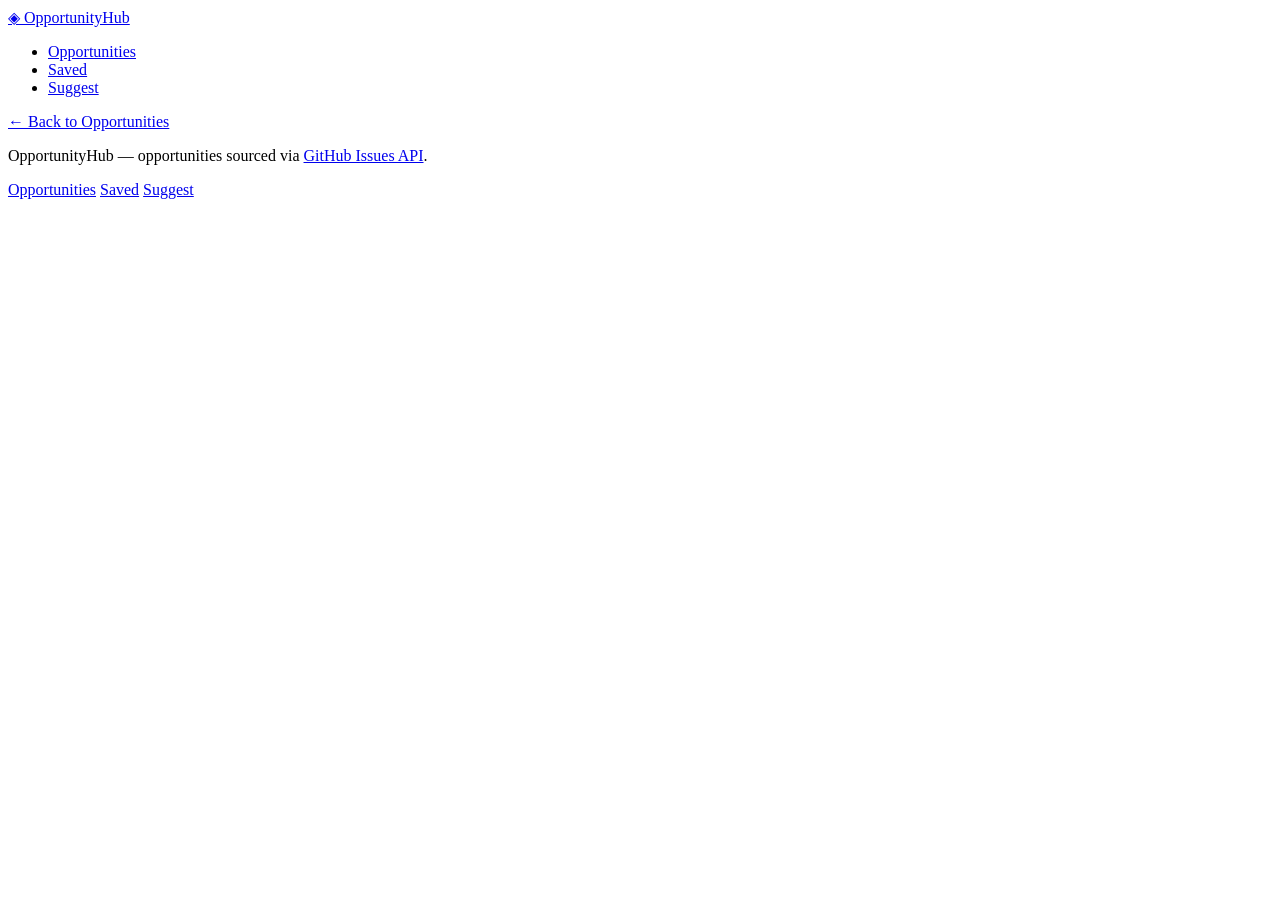
==== details.html @ 75195faf "feat: add semantic multi-page HTML structure" ====
<!DOCTYPE html>
<html lang="en">
<head>
  <meta charset="UTF-8">
  <meta name="viewport" content="width=device-width, initial-scale=1.0">
  <meta name="description" content="View full details of this opportunity including eligibility, deadline, location, and how to apply.">
  <title>Opportunity Details — OpportunityHub</title>
  <link rel="stylesheet" href="css/style.css">
</head>
<body>

  <header class="site-header">
    <div class="site-header__inner">
      <a href="index.html" class="site-header__logo" aria-label="OpportunityHub — go to home page">
        <span class="site-header__logo-icon" aria-hidden="true">◈</span>
        OpportunityHub
      </a>
      <nav class="site-nav" aria-label="Main navigation">
        <ul class="site-nav__list">
          <li><a href="index.html" class="site-nav__link">Opportunities</a></li>
          <li><a href="saved.html" class="site-nav__link">Saved</a></li>
          <li><a href="submit.html" class="site-nav__link">Suggest</a></li>
        </ul>
      </nav>
    </div>
  </header>

  <main id="main-content">

    <div class="details-back">
      <a href="index.html" class="details-back__link" aria-label="Back to opportunities list">
        ← Back to Opportunities
      </a>
    </div>

    <div
      id="details-status"
      class="status-message"
      role="status"
      aria-live="polite"
      aria-atomic="true"
      hidden
    ></div>

    <article id="details-content" class="opportunity-details" hidden aria-labelledby="details-title">

      <div class="opportunity-details__header">
        <div class="opportunity-details__meta-top">
          <span id="details-category" class="opportunity-details__category"></span>
          <span id="details-format" class="opportunity-details__badge"></span>
          <span id="details-funding" class="opportunity-details__badge opportunity-details__badge--funding"></span>
        </div>
        <h1 id="details-title" class="opportunity-details__title"></h1>
        <p id="details-organizer" class="opportunity-details__organizer"></p>
        <div id="details-deadline-status" class="deadline-badge"></div>
      </div>

      <div class="opportunity-details__image-wrap">
        <img id="details-image" class="opportunity-details__image" src="" alt="" loading="lazy">
      </div>

      <div class="opportunity-details__body">

        <section class="opportunity-details__stats" aria-label="Key details">
          <div class="opportunity-details__stat">
            <span class="opportunity-details__stat-label">Region</span>
            <span id="details-region" class="opportunity-details__stat-value"></span>
          </div>
          <div class="opportunity-details__stat">
            <span class="opportunity-details__stat-label">Location</span>
            <span id="details-location" class="opportunity-details__stat-value"></span>
          </div>
          <div class="opportunity-details__stat">
            <span class="opportunity-details__stat-label">Application Deadline</span>
            <span id="details-deadline" class="opportunity-details__stat-value"></span>
          </div>
          <div class="opportunity-details__stat">
            <span class="opportunity-details__stat-label">Start Date</span>
            <span id="details-start" class="opportunity-details__stat-value"></span>
          </div>
          <div class="opportunity-details__stat">
            <span class="opportunity-details__stat-label">End Date</span>
            <span id="details-end" class="opportunity-details__stat-value"></span>
          </div>
          <div class="opportunity-details__stat">
            <span class="opportunity-details__stat-label">Eligibility</span>
            <span id="details-eligibility" class="opportunity-details__stat-value"></span>
          </div>
          <div class="opportunity-details__stat">
            <span class="opportunity-details__stat-label">Age Requirement</span>
            <span id="details-age" class="opportunity-details__stat-value"></span>
          </div>
          <div class="opportunity-details__stat">
            <span class="opportunity-details__stat-label">Experience</span>
            <span id="details-experience" class="opportunity-details__stat-value"></span>
          </div>
        </section>

        <section class="opportunity-details__description" aria-labelledby="details-desc-heading">
          <h2 id="details-desc-heading" class="opportunity-details__section-title">About this Opportunity</h2>
          <div id="details-description" class="opportunity-details__text"></div>
        </section>

        <section class="opportunity-details__benefits" aria-labelledby="details-benefits-heading">
          <h2 id="details-benefits-heading" class="opportunity-details__section-title">Benefits &amp; Prizes</h2>
          <div id="details-benefits" class="opportunity-details__text"></div>
        </section>

        <div class="opportunity-details__actions">
          <a id="details-official-link" href="#" target="_blank" rel="noopener noreferrer" class="btn btn--primary" hidden>
            Apply / Learn More
          </a>
          <button id="details-save-btn" type="button" class="btn btn--secondary">Save Opportunity</button>
        </div>

      </div>
    </article>

  </main>

  <footer class="site-footer">
    <div class="site-footer__inner">
      <p class="site-footer__copy">
        OpportunityHub — opportunities sourced via <a href="https://docs.github.com/en/rest" target="_blank" rel="noopener noreferrer">GitHub Issues API</a>.
      </p>
      <nav class="site-footer__nav" aria-label="Footer navigation">
        <a href="index.html">Opportunities</a>
        <a href="saved.html">Saved</a>
        <a href="submit.html">Suggest</a>
      </nav>
    </div>
  </footer>

  <script type="module" src="js/details.js"></script>
</body>
</html>
---- css/style.css ----
/* ===== custom properties ===== */
:root {
  /* ფერების პალიტრა და დაშორებების ცვლადები */
}

/* ===== reset ===== */

/* ===== header ===== */

/* ===== nav — Flexbox აქ გამოიყენე ===== */

/* ===== login გვერდი ===== */

/* ===== main ===== */

/* ===== form ===== */

/* ===== results grid — CSS Grid აქ გამოიყენე ===== */

/* ===== card ===== */

/* ===== saved grid — CSS Grid აქ გამოიყენე ===== */

/* ===== ჩატვირთვის და შეცდომის მდგომარეობები ===== */

/* ===== footer ===== */

/* ===== რესპონსიული ===== */
@media (max-width: 600px) {
  /* მობილური */
}

@media (min-width: 1024px) {
  /* დესქტოპი */
}
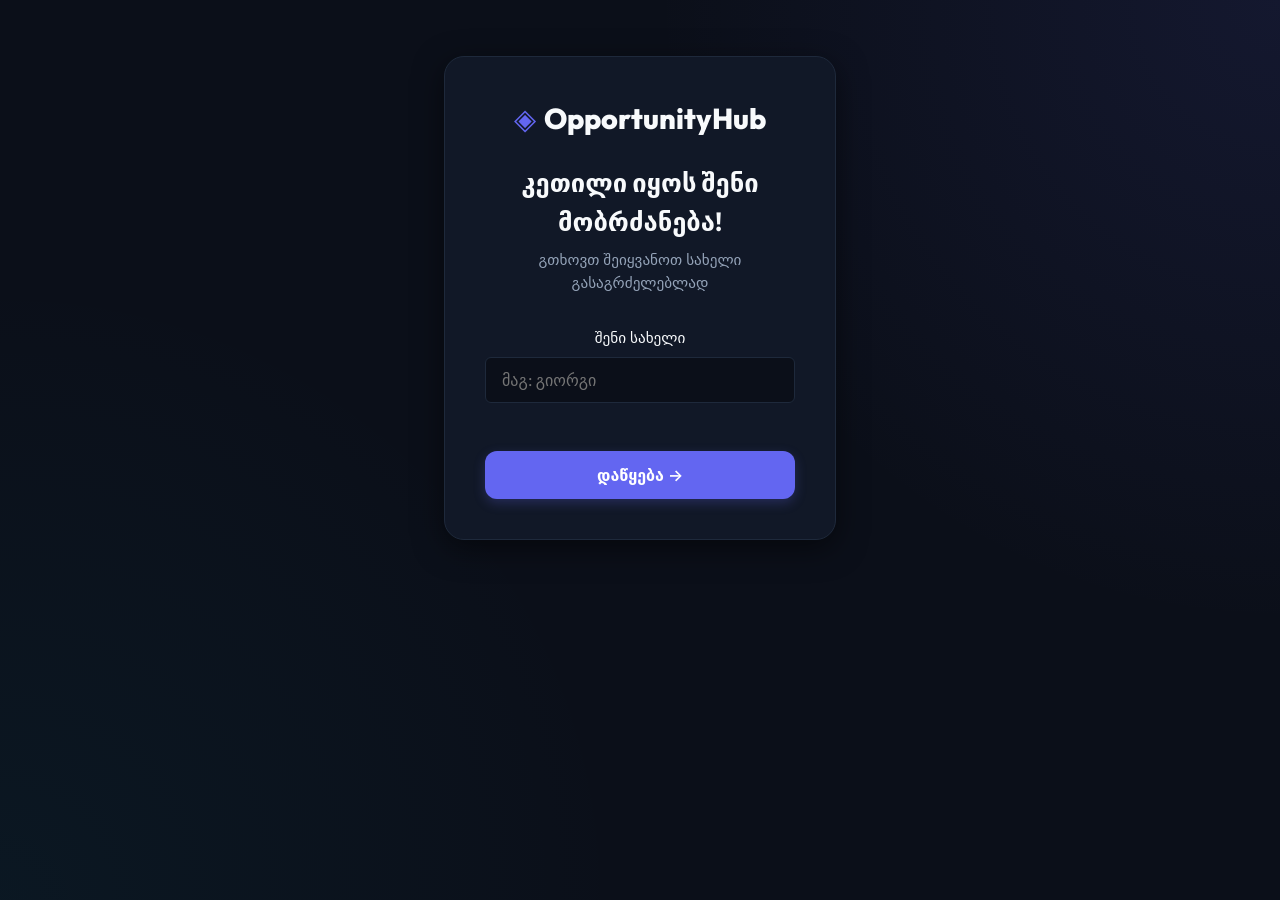
==== commit 40368195: "feat: improve verified opportunity links" ====
--- a/details.html
+++ b/details.html
@@ -107,9 +107,15 @@
         </section>
 
         <div class="opportunity-details__actions">
-          <a id="details-official-link" href="#" target="_blank" rel="noopener noreferrer" class="btn btn--primary" hidden>
-            Apply / Learn More
+          <a id="details-source-link" href="#" target="_blank" rel="noopener noreferrer" class="btn btn--primary" hidden>
+            View Official Source
           </a>
+          <a id="details-register-link" href="#" target="_blank" rel="noopener noreferrer" class="btn btn--primary" hidden>
+            Apply / Register
+          </a>
+          <div id="details-register-missing" class="details-register-missing" hidden>
+            Registration link is not currently provided by the organizer.
+          </div>
           <button id="details-save-btn" type="button" class="btn btn--secondary">Save Opportunity</button>
         </div>
 
--- a/css/style.css
+++ b/css/style.css
@@ -1,35 +1,1315 @@
-/* ===== custom properties ===== */
+@import url('https://fonts.googleapis.com/css2?family=Inter:wght@400;500;600;700&family=Outfit:wght@500;600;700;800&display=swap');
+
+/* ===== design tokens & variables ===== */
 :root {
-  /* ფერების პალიტრა და დაშორებების ცვლადები */
+  /* Colors */
+  --bg-primary: #0b0f19;
+  --bg-secondary: #111827;
+  --bg-tertiary: #1f2937;
+  
+  --primary: #6366f1;
+  --primary-hover: #4f46e5;
+  --primary-glow: rgba(99, 102, 241, 0.25);
+  
+  --secondary: #06b6d4;
+  --secondary-hover: #0891b2;
+  
+  --success: #10b981;
+  --success-glow: rgba(16, 185, 129, 0.2);
+  
+  --danger: #ef4444;
+  --danger-hover: #dc2626;
+  
+  --text-primary: #f8fafc;
+  --text-secondary: #94a3b8;
+  --text-muted: #64748b;
+  
+  --border-color: #1e293b;
+  --border-hover: #334155;
+  
+  /* Fonts */
+  --font-family-sans: 'Inter', system-ui, -apple-system, sans-serif;
+  --font-family-display: 'Outfit', system-ui, -apple-system, sans-serif;
+  
+  /* Shadows & Radius */
+  --radius-sm: 6px;
+  --radius-md: 12px;
+  --radius-lg: 20px;
+  --shadow-sm: 0 2px 8px rgba(0, 0, 0, 0.4);
+  --shadow-md: 0 8px 30px rgba(0, 0, 0, 0.5);
+  --transition-fast: 0.2s cubic-bezier(0.4, 0, 0.2, 1);
+  --transition-normal: 0.3s cubic-bezier(0.4, 0, 0.2, 1);
 }
 
 /* ===== reset ===== */
-
-/* ===== header ===== */
-
-/* ===== nav — Flexbox აქ გამოიყენე ===== */
-
-/* ===== login გვერდი ===== */
-
-/* ===== main ===== */
-
-/* ===== form ===== */
-
-/* ===== results grid — CSS Grid აქ გამოიყენე ===== */
-
-/* ===== card ===== */
-
-/* ===== saved grid — CSS Grid აქ გამოიყენე ===== */
-
-/* ===== ჩატვირთვის და შეცდომის მდგომარეობები ===== */
-
-/* ===== footer ===== */
-
-/* ===== რესპონსიული ===== */
-@media (max-width: 600px) {
-  /* მობილური */
-}
-
-@media (min-width: 1024px) {
-  /* დესქტოპი */
-}
+*, *::before, *::after {
+  box-sizing: border-box;
+  margin: 0;
+  padding: 0;
+}
+
+body {
+  background-color: var(--bg-primary);
+  color: var(--text-primary);
+  font-family: var(--font-family-sans);
+  line-height: 1.5;
+  -webkit-font-smoothing: antialiased;
+  min-height: 100vh;
+  display: flex;
+  flex-direction: column;
+}
+
+a {
+  color: var(--primary);
+  text-decoration: none;
+  transition: color var(--transition-fast);
+}
+a:hover {
+  color: var(--primary-hover);
+}
+
+button, input, select, textarea {
+  font-family: inherit;
+  font-size: inherit;
+  color: inherit;
+}
+
+/* Visually hidden utility for screen readers */
+.visually-hidden {
+  position: absolute;
+  width: 1px;
+  height: 1px;
+  padding: 0;
+  margin: -1px;
+  overflow: hidden;
+  clip: rect(0, 0, 0, 0);
+  border: 0;
+}
+
+/* ===== layout structure ===== */
+main {
+  flex: 1 0 auto;
+  max-width: 1280px;
+  width: 100%;
+  margin: 0 auto;
+  padding: 2rem 1.5rem;
+}
+
+/* ===== site-header ===== */
+.site-header {
+  background-color: rgba(11, 15, 25, 0.8);
+  backdrop-filter: blur(12px);
+  -webkit-backdrop-filter: blur(12px);
+  border-bottom: 1px solid var(--border-color);
+  position: sticky;
+  top: 0;
+  z-index: 100;
+}
+
+.site-header__inner {
+  max-width: 1280px;
+  margin: 0 auto;
+  padding: 1.25rem 1.5rem;
+  display: flex;
+  justify-content: space-between;
+  align-items: center;
+}
+
+.site-header__logo {
+  font-family: var(--font-family-display);
+  font-size: 1.5rem;
+  font-weight: 800;
+  color: var(--text-primary);
+  display: flex;
+  align-items: center;
+  gap: 0.5rem;
+}
+
+.site-header__logo-icon {
+  color: var(--primary);
+  font-size: 1.75rem;
+  line-height: 1;
+}
+
+/* ===== site-nav ===== */
+.site-nav__list {
+  display: flex;
+  list-style: none;
+  gap: 1.5rem;
+}
+
+.site-nav__link {
+  font-weight: 500;
+  color: var(--text-secondary);
+  padding: 0.5rem 0.75rem;
+  border-radius: var(--radius-sm);
+  transition: all var(--transition-fast);
+}
+
+.site-nav__link:hover {
+  color: var(--text-primary);
+  background-color: rgba(255, 255, 255, 0.05);
+}
+
+.site-nav__link--active, 
+.site-nav__link[aria-current="page"] {
+  color: var(--text-primary);
+  background-color: rgba(99, 102, 241, 0.15);
+  box-shadow: inset 0 0 0 1px rgba(99, 102, 241, 0.3);
+}
+
+/* ===== page-intro ===== */
+.page-intro {
+  text-align: center;
+  margin-bottom: 3rem;
+  background: radial-gradient(circle at top, rgba(99, 102, 241, 0.1) 0%, transparent 60%);
+  padding: 3rem 1.5rem;
+  border-radius: var(--radius-lg);
+}
+
+.page-intro--compact {
+  margin-bottom: 2rem;
+  padding: 2rem 1.5rem;
+}
+
+.page-intro__title {
+  font-family: var(--font-family-display);
+  font-size: 3rem;
+  font-weight: 800;
+  letter-spacing: -0.03em;
+  margin-bottom: 1rem;
+  background: linear-gradient(135deg, #fff 0%, var(--text-secondary) 100%);
+  -webkit-background-clip: text;
+  -webkit-text-fill-color: transparent;
+}
+
+.page-intro__desc {
+  font-size: 1.15rem;
+  color: var(--text-secondary);
+  max-width: 600px;
+  margin: 0 auto;
+}
+
+/* ===== buttons ===== */
+.btn {
+  display: inline-flex;
+  align-items: center;
+  justify-content: center;
+  font-weight: 600;
+  padding: 0.75rem 1.5rem;
+  border-radius: var(--radius-md);
+  border: none;
+  cursor: pointer;
+  transition: all var(--transition-fast);
+  white-space: nowrap;
+}
+
+.btn--sm {
+  padding: 0.5rem 1rem;
+  font-size: 0.875rem;
+  border-radius: var(--radius-sm);
+}
+
+.btn--primary {
+  background-color: var(--primary);
+  color: #fff;
+  box-shadow: 0 4px 12px var(--primary-glow);
+}
+.btn--primary:hover {
+  background-color: var(--primary-hover);
+  transform: translateY(-1px);
+}
+
+.btn--secondary {
+  background-color: rgba(255, 255, 255, 0.05);
+  color: var(--text-primary);
+  border: 1px solid var(--border-color);
+}
+.btn--secondary:hover {
+  background-color: rgba(255, 255, 255, 0.1);
+  border-color: var(--border-hover);
+}
+
+.btn--saved {
+  background-color: rgba(16, 185, 129, 0.15);
+  color: var(--success);
+  border: 1px solid rgba(16, 185, 129, 0.3);
+}
+.btn--saved:hover {
+  background-color: rgba(239, 68, 68, 0.15);
+  color: var(--danger);
+  border-color: rgba(239, 68, 68, 0.3);
+}
+
+.btn--danger {
+  background-color: rgba(239, 68, 68, 0.1);
+  color: var(--danger);
+  border: 1px solid rgba(239, 68, 68, 0.2);
+}
+.btn--danger:hover {
+  background-color: var(--danger);
+  color: #fff;
+}
+
+.btn:disabled {
+  opacity: 0.6;
+  cursor: not-allowed;
+  transform: none !important;
+}
+
+/* ===== opportunity search and filter bar ===== */
+.opportunity-search {
+  background-color: var(--bg-secondary);
+  border: 1px solid var(--border-color);
+  padding: 1.5rem;
+  border-radius: var(--radius-md);
+  margin-bottom: 2.5rem;
+  box-shadow: var(--shadow-sm);
+}
+
+.opportunity-search__form {
+  display: flex;
+  flex-direction: column;
+  gap: 1rem;
+}
+
+.opportunity-search__inputs {
+  display: grid;
+  grid-template-columns: 2fr repeat(4, 1fr);
+  gap: 1rem;
+}
+
+.opportunity-search__input {
+  background-color: var(--bg-primary);
+  border: 1px solid var(--border-color);
+  border-radius: var(--radius-sm);
+  padding: 0.75rem 1rem;
+  transition: all var(--transition-fast);
+  width: 100%;
+}
+
+.opportunity-search__input:focus {
+  outline: none;
+  border-color: var(--primary);
+  box-shadow: 0 0 0 3px var(--primary-glow);
+}
+
+.opportunity-search__select {
+  background-color: var(--bg-primary);
+  border: 1px solid var(--border-color);
+  border-radius: var(--radius-sm);
+  padding: 0.75rem 1rem;
+  transition: all var(--transition-fast);
+  cursor: pointer;
+  appearance: none;
+  background-image: url("data:image/svg+xml,%3Csvg xmlns='http://www.w3.org/2000/svg' fill='none' viewBox='0 0 24 24' stroke='%2394a3b8'%3E%3Cpath stroke-linecap='round' stroke-linejoin='round' stroke-width='2' d='M19 9l-7 7-7-7'%3E%3C/path%3E%3C/svg%3E");
+  background-repeat: no-repeat;
+  background-position: right 0.75rem center;
+  background-size: 1.25rem;
+  padding-right: 2.5rem;
+}
+
+.opportunity-search__select:focus {
+  outline: none;
+  border-color: var(--primary);
+  box-shadow: 0 0 0 3px var(--primary-glow);
+}
+
+.opportunity-search__actions {
+  display: flex;
+  justify-content: flex-end;
+}
+
+/* ===== results grid ===== */
+.results-header {
+  margin-bottom: 1.5rem;
+  display: flex;
+  justify-content: space-between;
+  align-items: center;
+}
+
+.results-header__title {
+  font-family: var(--font-family-display);
+  font-size: 1.5rem;
+  font-weight: 700;
+}
+
+.opportunity-grid {
+  display: grid;
+  grid-template-columns: repeat(auto-fill, minmax(350px, 1fr));
+  gap: 1.75rem;
+}
+
+/* ===== opportunity card ===== */
+.opportunity-card {
+  background-color: var(--bg-secondary);
+  border: 1px solid var(--border-color);
+  border-radius: var(--radius-md);
+  padding: 1.5rem;
+  display: flex;
+  flex-direction: column;
+  transition: all var(--transition-normal);
+  position: relative;
+  overflow: hidden;
+  box-shadow: var(--shadow-sm);
+}
+
+.opportunity-card:hover {
+  transform: translateY(-4px);
+  border-color: var(--border-hover);
+  box-shadow: var(--shadow-md);
+}
+
+.opportunity-card__category {
+  align-self: flex-start;
+  font-size: 0.75rem;
+  font-weight: 700;
+  text-transform: uppercase;
+  letter-spacing: 0.05em;
+  padding: 0.25rem 0.5rem;
+  border-radius: 4px;
+  margin-bottom: 1rem;
+}
+
+/* Category badge themes */
+.opportunity-card__category--hackathon {
+  background-color: rgba(99, 102, 241, 0.15);
+  color: #818cf8;
+}
+.opportunity-card__category--camp, .opportunity-card__category--ai-camp {
+  background-color: rgba(16, 185, 129, 0.15);
+  color: #34d399;
+}
+.opportunity-card__category--competition {
+  background-color: rgba(245, 158, 11, 0.15);
+  color: #fbbf24;
+}
+.opportunity-card__category--bootcamp {
+  background-color: rgba(6, 182, 212, 0.15);
+  color: #22d3ee;
+}
+.opportunity-card__category--workshop, .opportunity-card__category--conference {
+  background-color: rgba(236, 72, 153, 0.15);
+  color: #f472b6;
+}
+.opportunity-card__category--other {
+  background-color: rgba(100, 116, 139, 0.15);
+  color: #94a3b8;
+}
+
+.opportunity-card__title {
+  font-family: var(--font-family-display);
+  font-size: 1.25rem;
+  font-weight: 700;
+  line-height: 1.4;
+  margin-bottom: 0.5rem;
+}
+
+.opportunity-card__title-link {
+  color: var(--text-primary);
+}
+.opportunity-card__title-link:hover {
+  color: var(--primary);
+}
+
+.opportunity-card__organizer {
+  font-size: 0.875rem;
+  color: var(--text-secondary);
+  margin-bottom: 1rem;
+}
+
+.opportunity-card__summary {
+  color: var(--text-secondary);
+  font-size: 0.95rem;
+  margin-bottom: 1.5rem;
+  flex-grow: 1;
+}
+
+.opportunity-card__meta {
+  list-style: none;
+  border-top: 1px solid var(--border-color);
+  padding-top: 1rem;
+  margin-bottom: 1rem;
+  display: flex;
+  flex-wrap: wrap;
+  gap: 0.5rem 1rem;
+  font-size: 0.825rem;
+}
+
+.opportunity-card__meta-item {
+  display: flex;
+  gap: 0.25rem;
+}
+
+.opportunity-card__meta-label {
+  color: var(--text-muted);
+}
+
+.opportunity-card__meta-value {
+  color: var(--text-secondary);
+  font-weight: 500;
+}
+
+.opportunity-card__deadline-row {
+  margin-bottom: 1.25rem;
+  display: flex;
+  align-items: center;
+  justify-content: space-between;
+  font-size: 0.85rem;
+}
+
+.opportunity-card__deadline-label {
+  color: var(--text-muted);
+}
+
+.opportunity-card__deadline-date {
+  font-weight: 600;
+  color: var(--text-primary);
+  margin-left: 0.25rem;
+  margin-right: auto;
+}
+
+/* Deadline badge */
+.deadline-badge {
+  font-size: 0.725rem;
+  font-weight: 700;
+  padding: 0.2rem 0.5rem;
+  border-radius: 9999px;
+  text-transform: uppercase;
+}
+
+.deadline-badge--open {
+  background-color: rgba(16, 185, 129, 0.1);
+  color: var(--success);
+}
+
+.deadline-badge--closing-soon {
+  background-color: rgba(245, 158, 11, 0.1);
+  color: #f59e0b;
+}
+
+.deadline-badge--passed {
+  background-color: rgba(239, 68, 68, 0.1);
+  color: var(--danger);
+}
+
+.deadline-badge--not-specified {
+  background-color: rgba(255, 255, 255, 0.05);
+  color: var(--text-muted);
+}
+
+.opportunity-card__actions {
+  display: flex;
+  gap: 0.75rem;
+  margin-top: auto;
+}
+
+.opportunity-card__actions .btn {
+  flex: 1;
+}
+
+/* ===== load more ===== */
+.load-more-container {
+  display: flex;
+  justify-content: center;
+  margin-top: 3rem;
+}
+
+/* ===== loading, empty and status-message ===== */
+.status-message {
+  padding: 1rem 1.25rem;
+  border-radius: var(--radius-md);
+  margin-bottom: 1.5rem;
+  font-weight: 500;
+}
+
+.status-message--info {
+  background-color: rgba(99, 102, 241, 0.1);
+  color: #818cf8;
+  border: 1px solid rgba(99, 102, 241, 0.2);
+}
+
+.status-message--success {
+  background-color: rgba(16, 185, 129, 0.1);
+  color: var(--success);
+  border: 1px solid rgba(16, 185, 129, 0.2);
+}
+
+.status-message--error {
+  background-color: rgba(239, 68, 68, 0.1);
+  color: var(--danger);
+  border: 1px solid rgba(239, 68, 68, 0.2);
+}
+
+.loading-state {
+  display: flex;
+  flex-direction: column;
+  align-items: center;
+  justify-content: center;
+  padding: 4rem 2rem;
+  width: 100%;
+}
+
+.loading-state__spinner {
+  width: 40px;
+  height: 40px;
+  border: 4px solid rgba(255, 255, 255, 0.1);
+  border-left-color: var(--primary);
+  border-radius: 50%;
+  animation: spin 1s linear infinite;
+  margin-bottom: 1rem;
+}
+
+@keyframes spin {
+  to { transform: rotate(360deg); }
+}
+
+.loading-state__text {
+  color: var(--text-secondary);
+}
+
+.empty-state {
+  text-align: center;
+  padding: 4rem 2rem;
+  background-color: var(--bg-secondary);
+  border: 1px solid var(--border-color);
+  border-radius: var(--radius-md);
+  width: 100%;
+}
+
+.empty-state__heading {
+  font-family: var(--font-family-display);
+  font-size: 1.5rem;
+  font-weight: 700;
+  margin-bottom: 0.5rem;
+}
+
+.empty-state__text {
+  color: var(--text-secondary);
+  margin-bottom: 1.5rem;
+}
+
+/* ===== opportunity-details page ===== */
+.details-back {
+  margin-bottom: 1.5rem;
+}
+
+.details-back__link {
+  display: inline-flex;
+  align-items: center;
+  font-weight: 500;
+}
+
+.opportunity-details {
+  background-color: var(--bg-secondary);
+  border: 1px solid var(--border-color);
+  border-radius: var(--radius-lg);
+  padding: 2.5rem;
+  box-shadow: var(--shadow-md);
+}
+
+.opportunity-details__header {
+  margin-bottom: 2rem;
+}
+
+.opportunity-details__meta-top {
+  display: flex;
+  flex-wrap: wrap;
+  gap: 0.75rem;
+  align-items: center;
+  margin-bottom: 1rem;
+}
+
+.opportunity-details__category {
+  font-weight: 700;
+  text-transform: uppercase;
+  letter-spacing: 0.05em;
+  background-color: rgba(99, 102, 241, 0.15);
+  color: #818cf8;
+  padding: 0.25rem 0.75rem;
+  border-radius: var(--radius-sm);
+  font-size: 0.8rem;
+}
+
+.opportunity-details__badge {
+  font-weight: 600;
+  background-color: rgba(255, 255, 255, 0.05);
+  color: var(--text-secondary);
+  padding: 0.25rem 0.75rem;
+  border-radius: var(--radius-sm);
+  font-size: 0.8rem;
+}
+
+.opportunity-details__badge--funding {
+  background-color: rgba(16, 185, 129, 0.1);
+  color: var(--success);
+}
+
+.opportunity-details__title {
+  font-family: var(--font-family-display);
+  font-size: 2.5rem;
+  font-weight: 800;
+  line-height: 1.2;
+  margin-bottom: 0.5rem;
+}
+
+.opportunity-details__organizer {
+  font-size: 1.15rem;
+  color: var(--text-secondary);
+  margin-bottom: 1.5rem;
+}
+
+.opportunity-details__image-wrap {
+  position: relative;
+  width: 100%;
+  height: 380px;
+  border-radius: var(--radius-md);
+  overflow: hidden;
+  margin-bottom: 2.5rem;
+  border: 1px solid var(--border-color);
+}
+
+.opportunity-details__image {
+  width: 100%;
+  height: 100%;
+  object-fit: cover;
+}
+
+.opportunity-details__body {
+  display: grid;
+  grid-template-columns: 1fr;
+  gap: 2.5rem;
+}
+
+.opportunity-details__stats {
+  display: grid;
+  grid-template-columns: repeat(auto-fit, minmax(200px, 1fr));
+  gap: 1.5rem;
+  background-color: var(--bg-primary);
+  border: 1px solid var(--border-color);
+  padding: 1.5rem;
+  border-radius: var(--radius-md);
+}
+
+.opportunity-details__stat {
+  display: flex;
+  flex-direction: column;
+  gap: 0.25rem;
+}
+
+.opportunity-details__stat-label {
+  font-size: 0.8rem;
+  color: var(--text-muted);
+  text-transform: uppercase;
+  letter-spacing: 0.05em;
+}
+
+.opportunity-details__stat-value {
+  font-weight: 600;
+  color: var(--text-primary);
+}
+
+.opportunity-details__section-title {
+  font-family: var(--font-family-display);
+  font-size: 1.5rem;
+  font-weight: 700;
+  margin-bottom: 1rem;
+  padding-bottom: 0.5rem;
+  border-bottom: 1px solid var(--border-color);
+}
+
+.opportunity-details__text {
+  color: var(--text-secondary);
+  line-height: 1.7;
+  white-space: pre-wrap;
+}
+
+.opportunity-details__actions {
+  display: flex;
+  gap: 1rem;
+  margin-top: 1rem;
+}
+
+/* ===== saved opportunities page ===== */
+.saved-section__toolbar {
+  display: flex;
+  justify-content: space-between;
+  align-items: center;
+  flex-wrap: wrap;
+  gap: 1rem;
+  margin-bottom: 2rem;
+}
+
+.saved-section__count-label {
+  font-family: var(--font-family-display);
+  font-size: 1.5rem;
+  font-weight: 700;
+}
+
+.saved-section__controls {
+  display: flex;
+  gap: 1rem;
+  align-items: center;
+}
+
+.saved-grid {
+  display: grid;
+  grid-template-columns: repeat(auto-fill, minmax(350px, 1fr));
+  gap: 1.75rem;
+  margin-bottom: 2.5rem;
+}
+
+/* Saved card specific status highlights */
+.saved-card {
+  background-color: var(--bg-secondary);
+  border: 1px solid var(--border-color);
+  border-left: 5px solid var(--primary);
+  border-radius: var(--radius-md);
+  padding: 1.5rem;
+  display: flex;
+  flex-direction: column;
+  transition: all var(--transition-normal);
+  position: relative;
+  box-shadow: var(--shadow-sm);
+}
+
+.saved-card:hover {
+  transform: translateY(-3px);
+  box-shadow: var(--shadow-md);
+}
+
+.saved-card.status--interested {
+  border-left-color: var(--text-muted);
+}
+
+.saved-card.status--planning-to-apply {
+  border-left-color: #f59e0b;
+}
+
+.saved-card.status--applied {
+  border-left-color: var(--primary);
+}
+
+.saved-card.status--accepted {
+  border-left-color: var(--success);
+  box-shadow: 0 0 15px rgba(16, 185, 129, 0.1);
+}
+
+.saved-card.status--not-selected {
+  border-left-color: var(--danger);
+  opacity: 0.8;
+}
+
+.saved-card.status--completed {
+  border-left-color: #a855f7;
+}
+
+.saved-card__title {
+  font-family: var(--font-family-display);
+  font-size: 1.25rem;
+  font-weight: 700;
+  margin-top: 0.5rem;
+  margin-bottom: 0.25rem;
+}
+
+.saved-card__title-link {
+  color: var(--text-primary);
+}
+.saved-card__title-link:hover {
+  color: var(--primary);
+}
+
+.saved-card__organizer {
+  font-size: 0.85rem;
+  color: var(--text-secondary);
+  margin-bottom: 1rem;
+}
+
+.saved-card__status-wrap {
+  margin-top: 1rem;
+  border-top: 1px solid var(--border-color);
+  padding-top: 1rem;
+  margin-bottom: 1.25rem;
+  display: flex;
+  flex-direction: column;
+  gap: 0.5rem;
+}
+
+.saved-card__status-label {
+  font-size: 0.8rem;
+  color: var(--text-muted);
+  font-weight: 500;
+}
+
+.saved-card__status-select {
+  background-color: var(--bg-primary);
+  border: 1px solid var(--border-color);
+  border-radius: var(--radius-sm);
+  padding: 0.5rem;
+  font-size: 0.875rem;
+  cursor: pointer;
+}
+
+/* ===== suggestion form page ===== */
+.submit-section {
+  max-width: 720px;
+  margin: 0 auto;
+}
+
+.success-panel {
+  background-color: rgba(16, 185, 129, 0.08);
+  border: 1px solid rgba(16, 185, 129, 0.2);
+  border-radius: var(--radius-lg);
+  padding: 3rem;
+  text-align: center;
+}
+
+.success-panel__title {
+  font-family: var(--font-family-display);
+  font-size: 2rem;
+  color: var(--success);
+  margin-bottom: 1rem;
+}
+
+.success-panel__desc {
+  color: var(--text-secondary);
+  margin-bottom: 2rem;
+}
+
+.suggestion-form {
+  background-color: var(--bg-secondary);
+  border: 1px solid var(--border-color);
+  border-radius: var(--radius-lg);
+  padding: 2.5rem;
+  box-shadow: var(--shadow-md);
+}
+
+.form-error-summary {
+  background-color: rgba(239, 68, 68, 0.08);
+  border: 1px solid rgba(239, 68, 68, 0.2);
+  padding: 1.5rem;
+  border-radius: var(--radius-md);
+  margin-bottom: 2rem;
+}
+
+.form-error-summary__title {
+  color: var(--danger);
+  font-size: 1.1rem;
+  margin-bottom: 0.5rem;
+}
+
+.form-error-summary__list {
+  padding-left: 1.5rem;
+  color: var(--text-secondary);
+  font-size: 0.95rem;
+}
+
+.form-section {
+  border: none;
+  padding: 0;
+  margin: 0 0 2rem 0;
+}
+
+.form-section__title {
+  font-family: var(--font-family-display);
+  font-size: 1.25rem;
+  font-weight: 700;
+  margin-bottom: 1.25rem;
+  color: var(--text-primary);
+  width: 100%;
+  border-bottom: 1px solid var(--border-color);
+  padding-bottom: 0.5rem;
+}
+
+.form-field {
+  margin-bottom: 1.5rem;
+}
+
+.form-field__label {
+  display: block;
+  font-weight: 500;
+  margin-bottom: 0.5rem;
+  font-size: 0.95rem;
+}
+
+.form-field__required {
+  color: var(--danger);
+}
+
+.form-field__input, .form-field__select, .form-field__textarea {
+  width: 100%;
+  background-color: var(--bg-primary);
+  border: 1px solid var(--border-color);
+  border-radius: var(--radius-sm);
+  padding: 0.75rem 1rem;
+  transition: all var(--transition-fast);
+}
+
+.form-field__input:focus, .form-field__select:focus, .form-field__textarea:focus {
+  outline: none;
+  border-color: var(--primary);
+  box-shadow: 0 0 0 3px var(--primary-glow);
+}
+
+.form-field__input--error {
+  border-color: var(--danger) !important;
+  box-shadow: 0 0 0 3px rgba(239, 68, 68, 0.15) !important;
+}
+
+.form-field__error {
+  color: var(--danger);
+  font-size: 0.85rem;
+  margin-top: 0.35rem;
+  font-weight: 500;
+}
+
+/* Radio and Checkbox Groups */
+.form-field__radio-options, .form-field__checkbox-options {
+  display: flex;
+  flex-wrap: wrap;
+  gap: 1.5rem;
+  padding: 0.5rem 0;
+}
+
+.form-field__radio-label, .form-field__checkbox-label {
+  display: inline-flex;
+  align-items: center;
+  gap: 0.5rem;
+  cursor: pointer;
+  user-select: none;
+  font-weight: 500;
+}
+
+.form-field__radio, .form-field__checkbox {
+  width: 1.2rem;
+  height: 1.2rem;
+  cursor: pointer;
+  accent-color: var(--primary);
+}
+
+.suggestion-form__actions {
+  display: flex;
+  gap: 1rem;
+  border-top: 1px solid var(--border-color);
+  padding-top: 1.5rem;
+}
+
+.suggestion-form__actions .btn {
+  flex: 1;
+}
+
+/* ===== site-footer ===== */
+.site-footer {
+  background-color: var(--bg-secondary);
+  border-top: 1px solid var(--border-color);
+  padding: 2rem 1.5rem;
+  margin-top: 5rem;
+  font-size: 0.9rem;
+  color: var(--text-secondary);
+}
+
+.site-footer__inner {
+  max-width: 1280px;
+  margin: 0 auto;
+  display: flex;
+  justify-content: space-between;
+  align-items: center;
+  flex-wrap: wrap;
+  gap: 1rem;
+}
+
+.site-footer__nav {
+  display: flex;
+  gap: 1.5rem;
+}
+
+.site-footer__nav a {
+  color: var(--text-muted);
+}
+.site-footer__nav a:hover {
+  color: var(--text-primary);
+}
+
+/* ===== responsive design ===== */
+@media (max-width: 1023px) {
+  .opportunity-search__inputs {
+    grid-template-columns: 1fr 1fr;
+  }
+}
+
+@media (max-width: 767px) {
+  .site-header__inner {
+    flex-direction: column;
+    gap: 1rem;
+  }
+  .page-intro__title {
+    font-size: 2.25rem;
+  }
+  .opportunity-search__inputs {
+    grid-template-columns: 1fr;
+  }
+  .opportunity-search__actions {
+    justify-content: stretch;
+  }
+  .opportunity-search__actions .btn {
+    width: 100%;
+  }
+  .opportunity-details {
+    padding: 1.5rem;
+  }
+  .opportunity-details__title {
+    font-size: 1.75rem;
+  }
+  .opportunity-details__image-wrap {
+    height: 240px;
+  }
+  .opportunity-details__actions {
+    flex-direction: column;
+  }
+  .saved-section__toolbar {
+    flex-direction: column;
+    align-items: stretch;
+  }
+  .saved-section__controls {
+    flex-direction: column;
+    align-items: stretch;
+  }
+  .suggestion-form {
+    padding: 1.5rem;
+  }
+  .suggestion-form__actions {
+    flex-direction: column;
+  }
+  .site-footer__inner {
+    flex-direction: column;
+    text-align: center;
+  }
+  .details-verified-notice,
+  .details-demo-notice {
+    padding: 0.75rem 1rem;
+    font-size: 0.85rem;
+  }
+}
+
+/* ===== Demo Data Styles ===== */
+.demo-notice {
+  background-color: rgba(99, 102, 241, 0.08);
+  border: 1px dashed var(--primary);
+  border-radius: var(--radius-md);
+  padding: 1.25rem 1.5rem;
+  margin-bottom: 2rem;
+  display: flex;
+  flex-direction: column;
+  gap: 0.25rem;
+}
+
+.demo-notice__title {
+  color: var(--text-primary);
+  font-family: var(--font-family-display);
+  font-size: 1.1rem;
+  font-weight: 700;
+}
+
+.demo-notice__text {
+  color: var(--text-secondary);
+  font-size: 0.95rem;
+  line-height: 1.5;
+}
+
+.badge--demo {
+  background-color: var(--border-hover);
+  color: var(--text-secondary);
+  border: 1px solid var(--text-muted);
+  border-radius: var(--radius-sm);
+  padding: 0.25rem 0.6rem;
+  font-size: 0.75rem;
+  font-weight: 600;
+  text-transform: uppercase;
+  letter-spacing: 0.05em;
+  display: inline-flex;
+  align-items: center;
+}
+
+.placeholder-link-message {
+  color: var(--text-muted);
+  font-style: italic;
+  font-size: 0.9rem;
+  padding: 0.75rem 1rem;
+  background-color: rgba(255, 255, 255, 0.02);
+  border-radius: var(--radius-sm);
+  border: 1px solid var(--border-color);
+  display: inline-block;
+  width: 100%;
+  text-align: center;
+}
+
+.details-demo-notice {
+  background-color: rgba(99, 102, 241, 0.05);
+  border-left: 4px solid var(--primary);
+  padding: 0.75rem 1.25rem;
+  border-radius: 0 var(--radius-sm) var(--radius-sm) 0;
+  margin-top: 1rem;
+  margin-bottom: 1.5rem;
+  font-size: 0.9rem;
+  line-height: 1.4;
+  color: var(--text-secondary);
+}
+
+.badge--verified {
+  background-color: rgba(16, 185, 129, 0.1);
+  color: var(--success);
+  border: 1px solid var(--success);
+  border-radius: var(--radius-sm);
+  padding: 0.25rem 0.6rem;
+  font-size: 0.75rem;
+  font-weight: 600;
+  text-transform: uppercase;
+  letter-spacing: 0.05em;
+  display: inline-flex;
+  align-items: center;
+}
+
+.details-verified-notice {
+  background-color: rgba(16, 185, 129, 0.05);
+  border-left: 4px solid var(--success);
+  padding: 0.75rem 1.25rem;
+  border-radius: 0 var(--radius-sm) var(--radius-sm) 0;
+  margin-top: 1rem;
+  margin-bottom: 1.5rem;
+  font-size: 0.9rem;
+  line-height: 1.4;
+  color: var(--text-secondary);
+}
+
+.details-verified-notice a {
+  color: var(--success);
+  text-decoration: underline;
+  font-weight: 500;
+  margin-left: 0.25rem;
+}
+
+.details-verified-notice a:hover {
+  color: #34d399;
+}
+
+/* ===== user profile widget ===== */
+.user-profile {
+  display: flex;
+  align-items: center;
+  gap: 1rem;
+  font-size: 0.9rem;
+  padding: 0.35rem 0.85rem;
+  background-color: var(--bg-tertiary);
+  border: 1px solid var(--border-color);
+  border-radius: var(--radius-md);
+  margin-left: 1.5rem;
+}
+
+.user-profile__greeting {
+  color: var(--text-secondary);
+}
+
+.user-profile__name {
+  color: var(--primary);
+  font-weight: 600;
+}
+
+.user-profile__logout-btn {
+  background: none;
+  border: none;
+  color: var(--text-muted);
+  font-weight: 500;
+  cursor: pointer;
+  padding: 0.25rem 0.5rem;
+  border-radius: var(--radius-sm);
+  transition: all var(--transition-fast);
+}
+
+.user-profile__logout-btn:hover {
+  color: var(--danger);
+  background-color: rgba(239, 68, 68, 0.1);
+}
+
+/* ===== login page layout ===== */
+.login-page {
+  display: flex;
+  align-items: center;
+  justify-content: center;
+  min-height: 100vh;
+  background-color: var(--bg-primary);
+  background-image: radial-gradient(circle at top right, rgba(99, 102, 241, 0.1), transparent 40%),
+                    radial-gradient(circle at bottom left, rgba(6, 182, 212, 0.05), transparent 40%);
+  padding: 1.5rem;
+}
+
+.login-container {
+  width: 100%;
+  max-width: 440px;
+}
+
+.login-card {
+  background-color: var(--bg-secondary);
+  border: 1px solid var(--border-color);
+  border-radius: var(--radius-lg);
+  padding: 2.5rem;
+  box-shadow: var(--shadow-md);
+  text-align: center;
+}
+
+.login-card__logo {
+  font-family: var(--font-family-display);
+  font-size: 1.8rem;
+  font-weight: 800;
+  color: var(--text-primary);
+  display: inline-flex;
+  align-items: center;
+  gap: 0.5rem;
+  margin-bottom: 1.5rem;
+}
+
+.login-card__logo-icon {
+  color: var(--primary);
+}
+
+.login-card__title {
+  font-family: var(--font-family-display);
+  font-size: 1.6rem;
+  font-weight: 700;
+  color: var(--text-primary);
+  margin-bottom: 0.5rem;
+}
+
+.login-card__subtitle {
+  font-size: 0.95rem;
+  color: var(--text-secondary);
+  margin-bottom: 2rem;
+}
+
+.login-form__submit {
+  width: 100%;
+  margin-top: 1.5rem;
+  padding: 0.85rem;
+}
+
+@media (max-width: 767px) {
+  .user-profile {
+    margin-left: 0;
+    margin-top: 0.5rem;
+    width: 100%;
+    justify-content: space-between;
+  }
+}
+
+.details-register-missing {
+  color: var(--text-secondary);
+  font-size: 0.95rem;
+  font-style: italic;
+  display: inline-flex;
+  align-items: center;
+  padding: 0.5rem 1rem;
+  background: rgba(255, 255, 255, 0.05);
+  border-left: 3px solid var(--accent-hover, #ff8c00);
+  border-radius: 4px;
+}
+
+
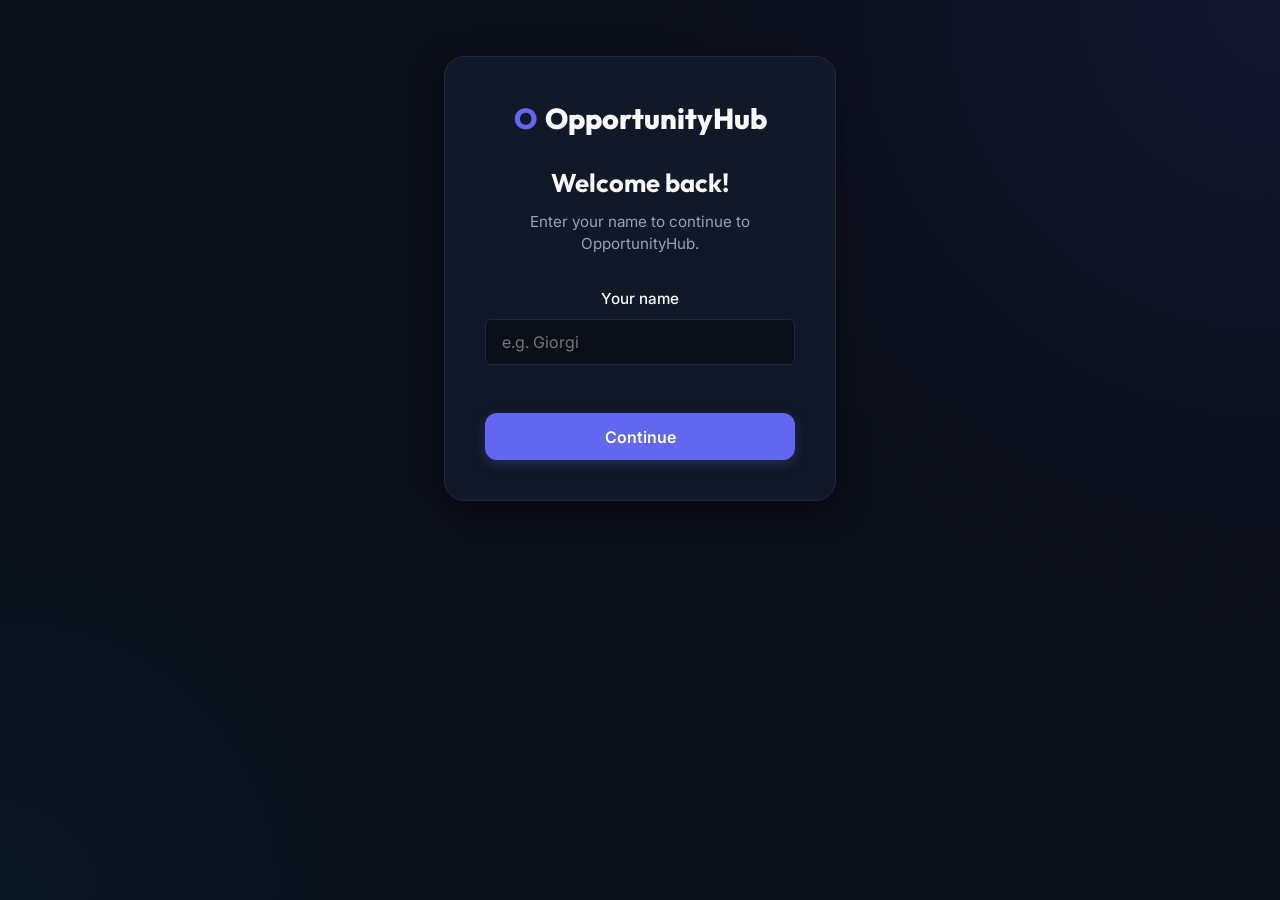
==== commit 147f995b: "fix: remove missing registration notice" ====
--- a/details.html
+++ b/details.html
@@ -113,9 +113,6 @@
           <a id="details-register-link" href="#" target="_blank" rel="noopener noreferrer" class="btn btn--primary" hidden>
             Apply / Register
           </a>
-          <div id="details-register-missing" class="details-register-missing" hidden>
-            Registration link is not currently provided by the organizer.
-          </div>
           <button id="details-save-btn" type="button" class="btn btn--secondary">Save Opportunity</button>
         </div>
 
--- a/css/style.css
+++ b/css/style.css
@@ -500,6 +500,7 @@
 
 .opportunity-card__actions {
   display: flex;
+  flex-wrap: wrap;
   gap: 0.75rem;
   margin-top: auto;
 }
@@ -1300,16 +1301,44 @@
   }
 }
 
-.details-register-missing {
-  color: var(--text-secondary);
-  font-size: 0.95rem;
-  font-style: italic;
-  display: inline-flex;
-  align-items: center;
-  padding: 0.5rem 1rem;
-  background: rgba(255, 255, 255, 0.05);
-  border-left: 3px solid var(--accent-hover, #ff8c00);
-  border-radius: 4px;
-}
-
-
+.registration-popup {
+  position: fixed;
+  right: 1.5rem;
+  bottom: 1.5rem;
+  z-index: 1000;
+  max-width: min(360px, calc(100vw - 2rem));
+  padding: 1rem;
+  background-color: var(--bg-secondary);
+  border: 1px solid var(--success);
+  border-left: 5px solid var(--success);
+  border-radius: var(--radius-md);
+  box-shadow: var(--shadow-md);
+}
+
+.registration-popup__message {
+  margin: 0 0 0.75rem;
+  color: var(--text-primary);
+  font-weight: 700;
+}
+
+.registration-popup__close {
+  border: 0;
+  border-radius: var(--radius-sm);
+  padding: 0.45rem 0.75rem;
+  background-color: var(--success);
+  color: #03140f;
+  font: inherit;
+  font-weight: 700;
+  cursor: pointer;
+}
+
+@media (max-width: 767px) {
+  .registration-popup {
+    right: 1rem;
+    bottom: 1rem;
+    left: 1rem;
+    max-width: none;
+  }
+}
+
+
